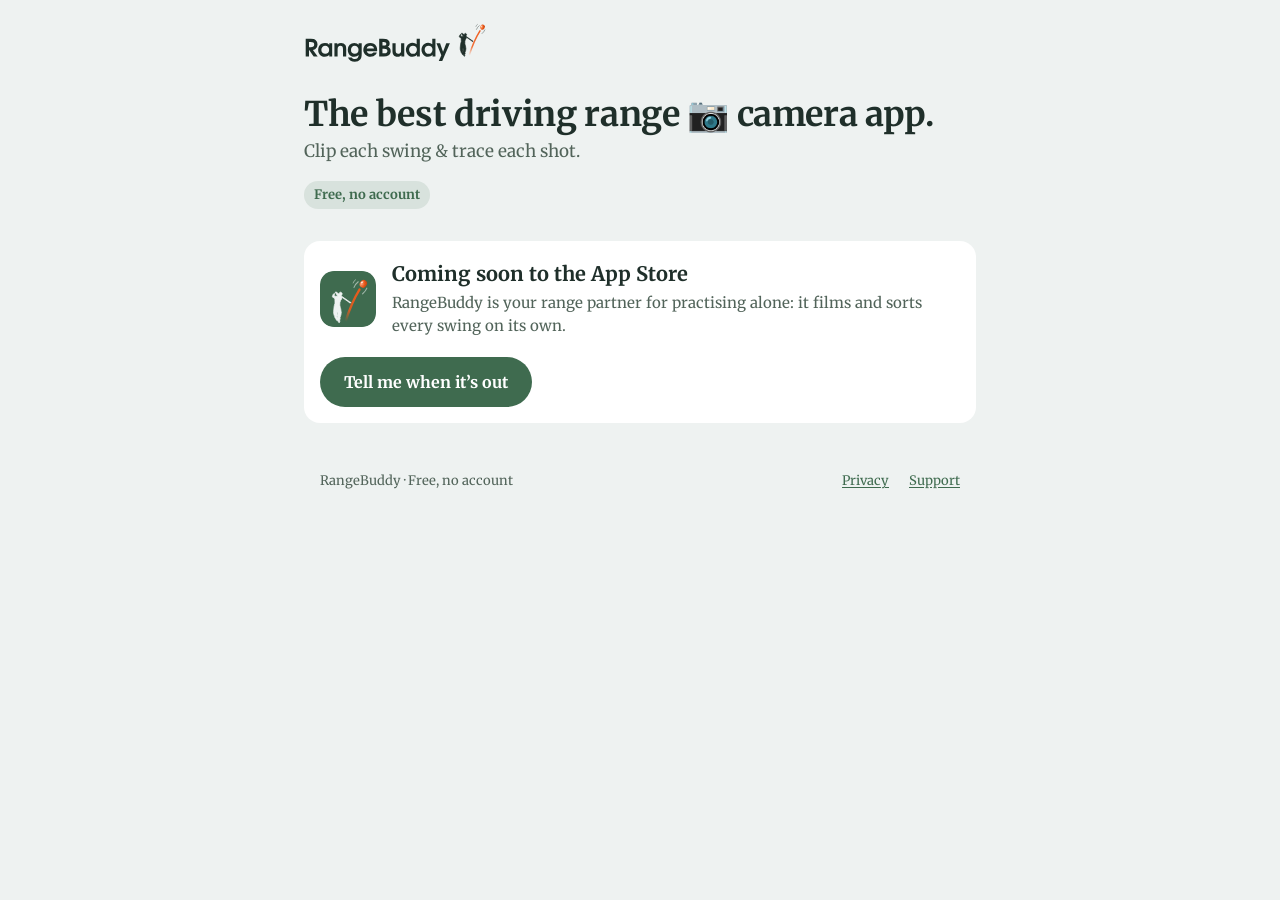
==== get/index.html @ e846ef49 "[feature]: Add RangeBuddy privacy, support and get pages Static GitHub Pages site in the RangeBuddy " ====
<!doctype html>
<html lang="en">
<head>
<meta charset="utf-8">
<meta name="viewport" content="width=device-width, initial-scale=1, viewport-fit=cover">
<title>Get RangeBuddy</title>
<meta name="description" content="RangeBuddy films and sorts every swing on its own. Free, no account.">
<meta name="robots" content="noindex">
<meta name="theme-color" content="#EEF2F1" media="(prefers-color-scheme: light)">
<meta name="theme-color" content="#1F2F2A" media="(prefers-color-scheme: dark)">
<link rel="icon" href="../assets/rangebuddy-icon-mark.svg" type="image/svg+xml">
<link rel="stylesheet" href="../assets/site.css">
<script>
  // Where the QR code on shared videos leads. Empty: show this page ("coming soon").
  // Set it to the App Store link at launch (or a TestFlight link before), e.g.
  // "https://apps.apple.com/app/id0000000000?pt=PROVIDER&ct=badge".
  // Query parameters on this page's URL (for example ?ct=badge) are passed through.
  var TARGET = "";
  if (TARGET) {
    var target = new URL(TARGET);
    new URLSearchParams(location.search).forEach(function (value, key) {
      if (!target.searchParams.has(key)) target.searchParams.set(key, value);
    });
    location.replace(target.toString());
  }
</script>
</head>
<body>
<a class="skip" href="#main">Skip to content</a>
<div class="page">
  <header class="banner">
    <a class="brand" href="../support/" aria-label="RangeBuddy">
      <span class="wordmark" aria-hidden="true"></span>
      <picture aria-hidden="true">
        <source srcset="../assets/rangebuddy-logo-dark.svg" media="(prefers-color-scheme: dark)">
        <img src="../assets/rangebuddy-logo.svg" alt="">
      </picture>
    </a>
  </header>

  <main id="main">
    <h1 class="title">The best driving range 📷 camera app.</h1>
    <p class="lede">Clip each swing &amp; trace each shot.</p>
    <p><span class="badge">Free, no account</span></p>

    <section aria-labelledby="soon-heading">
      <h2 class="visually-hidden" id="soon-heading">Availability</h2>
      <div class="group">
        <div class="hero">
          <img src="../assets/rangebuddy-icon-mark.svg" alt="">
          <div>
            <h3>Coming soon to the App Store</h3>
            <p>RangeBuddy is your range partner for practising alone: it films and sorts every swing on its own.</p>
          </div>
        </div>
        <div class="actions"><a class="button" href="mailto:support@example.com?subject=Tell%20me%20when%20RangeBuddy%20launches">Tell me when it’s out</a></div>
      </div>
    </section>
  </main>

  <footer class="footer">
    <span>RangeBuddy · Free, no account</span>
    <nav aria-label="Footer"><a href="../privacy/">Privacy</a><a href="../support/">Support</a></nav>
  </footer>
</div>
</body>
</html>
---- assets/site.css ----
/* RangeBuddy site: the app's brand tokens (docs/architecture/brand.md, Original theme) laid out
   like native iOS grouped lists. Sizes are in rem so they follow the reader's text size; on iOS
   Safari `-apple-system-body` makes rem follow Dynamic Type. */

@font-face {
  font-family: "Merriweather";
  src: url("fonts/merriweather-400.woff2") format("woff2");
  font-weight: 400;
  font-style: normal;
  font-display: swap;
}
@font-face {
  font-family: "Merriweather";
  src: url("fonts/merriweather-700.woff2") format("woff2");
  font-weight: 700;
  font-style: normal;
  font-display: swap;
}

/* Brand colour jobs: action, text, secondary text, ground, surface, selection. */
:root {
  color-scheme: light dark;
  --action: #3F6B4F;
  --on-action: #FFFFFF;
  --sage: #8DB09A;
  --text: #1F2F2A;
  --secondary: #52645A;
  --ground: #EEF2F1;
  --surface: #FFFFFF;
  --selection: #B33A0A;
  --tracer: #F05A1A;
  --projected: #FFD60A;
  --separator: rgba(31, 47, 42, 0.14);
  --pill: rgba(63, 107, 79, 0.12);
  --radius-card: 1rem;
  --gutter: max(16px, env(safe-area-inset-left));
  --font: "Merriweather", Georgia, "Times New Roman", serif;
}
@media (prefers-color-scheme: dark) {
  :root:not([data-theme="light"]) {
    --action: #8DB99E;
    --on-action: #1F2F2A;
    --sage: #8DB99E;
    --text: #EEF2F1;
    --secondary: #B9C8BF;
    --ground: #1F2F2A;
    --surface: #293C33;
    --selection: #FF9B6B;
    --separator: rgba(238, 242, 241, 0.16);
    --pill: rgba(141, 185, 158, 0.16);
  }
}
:root[data-theme="dark"] {
  --action: #8DB99E;
  --on-action: #1F2F2A;
  --sage: #8DB99E;
  --text: #EEF2F1;
  --secondary: #B9C8BF;
  --ground: #1F2F2A;
  --surface: #293C33;
  --selection: #FF9B6B;
  --separator: rgba(238, 242, 241, 0.16);
  --pill: rgba(141, 185, 158, 0.16);
}
/* Increase Contrast: secondary text and separators move a step towards the text colour. */
@media (prefers-contrast: more) {
  :root { --secondary: var(--text); --separator: rgba(31, 47, 42, 0.4); }
  @media (prefers-color-scheme: dark) {
    :root:not([data-theme="light"]) { --separator: rgba(238, 242, 241, 0.45); }
  }
}

@supports (font: -apple-system-body) {
  html { font: -apple-system-body; }
}

*, *::before, *::after { box-sizing: border-box; }

body {
  margin: 0;
  background: var(--ground);
  color: var(--text);
  font-family: var(--font);
  font-size: 1rem;
  line-height: 1.55;
  -webkit-text-size-adjust: 100%;
  text-rendering: optimizeLegibility;
}

a { color: var(--action); text-underline-offset: 0.15em; }
a:hover { text-decoration-thickness: 2px; }
:focus-visible { outline: 3px solid var(--action); outline-offset: 2px; border-radius: 6px; }

.skip {
  position: absolute; left: -9999px; top: 0;
  background: var(--surface); color: var(--text); padding: 0.75rem 1rem;
}
.skip:focus { left: var(--gutter); top: 0.5rem; z-index: 2; }

.page {
  max-width: 44rem;
  margin: 0 auto;
  padding: max(1.25rem, env(safe-area-inset-top)) max(var(--gutter), env(safe-area-inset-right))
           max(2.5rem, env(safe-area-inset-bottom)) var(--gutter);
}

/* Banner: wordmark then logo, the golfer's feet on the wordmark's baseline (brand: home banner). */
.banner { display: flex; flex-wrap: wrap; align-items: center; justify-content: space-between; gap: 1rem; }
.brand { display: inline-flex; align-items: flex-end; gap: 0.3rem; color: var(--text); text-decoration: none; }
.wordmark {
  display: block;
  height: 2rem;
  aspect-ratio: 292.8 / 64;
  background: currentColor;
  -webkit-mask: url("rangebuddy-wordmark.svg") no-repeat left center / contain;
          mask: url("rangebuddy-wordmark.svg") no-repeat left center / contain;
}
.brand picture, .brand img {
  display: block;
  height: 2.3rem; /* 1.15 × the wordmark image */
  width: auto;
  margin-bottom: 0.41rem; /* the wordmark's descender space (20.3 % of its height) */
}

/* A native segmented control, as links between the two pages. */
.segmented {
  display: inline-flex;
  padding: 2px;
  border-radius: 999px;
  background: var(--pill);
}
.segmented a {
  min-height: 44px;
  min-width: 5.5rem;
  padding: 0.5rem 1rem;
  display: inline-flex; align-items: center; justify-content: center;
  border-radius: 999px;
  color: var(--text);
  font-size: 0.875rem;
  font-weight: 700;
  text-decoration: none;
}
.segmented a[aria-current="page"] {
  background: var(--surface);
  box-shadow: 0 1px 3px rgba(0, 0, 0, 0.12);
}

/* Large title, like a navigation bar's. */
.title { margin: 2rem 0 0.25rem; font-size: 2.125rem; line-height: 1.15; font-weight: 700; letter-spacing: -0.01em; }
.lede { margin: 0 0 0.5rem; color: var(--secondary); font-size: 1.0625rem; }
.updated { margin: 0; color: var(--secondary); font-size: 0.8125rem; }

/* Inset grouped sections. */
section { margin-top: 2rem; }
.section-header {
  margin: 0 0 0.5rem;
  padding: 0 1rem;
  color: var(--secondary);
  font-size: 0.8125rem;
  font-weight: 700;
  letter-spacing: 0.02em;
}
.section-footer { margin: 0.5rem 0 0; padding: 0 1rem; color: var(--secondary); font-size: 0.8125rem; }
.group {
  margin: 0;
  padding: 0;
  list-style: none;
  background: var(--surface);
  border-radius: var(--radius-card);
  overflow: hidden;
}
.row {
  position: relative;
  display: flex;
  align-items: flex-start;
  gap: 0.875rem;
  min-height: 44px;
  padding: 0.75rem 1rem;
}
/* Separators inset to the text, as in iOS lists. */
.row + .row::before {
  content: "";
  position: absolute;
  top: 0; right: 0; left: var(--separator-inset, 1rem);
  border-top: 1px solid var(--separator);
}
.group.has-icons { --separator-inset: 3.75rem; }
.row-body { flex: 1 1 auto; min-width: 0; }
.row-title { margin: 0; font-weight: 700; }
.row-text { margin: 0.125rem 0 0; color: var(--secondary); font-size: 0.9375rem; }
.row-value { flex: none; color: var(--secondary); }
.row.summary { align-items: center; }

/* A rounded-square icon tile, like Settings rows. */
.tile {
  flex: none;
  width: 1.875rem; height: 1.875rem;
  margin-top: 0.1rem;
  border-radius: 0.5rem;
  display: grid; place-items: center;
  background: var(--action);
  color: var(--on-action);
}
.tile svg { width: 1.125rem; height: 1.125rem; }

.prose { padding: 1rem; }
.prose p { margin: 0; }
.prose p + p, .prose ul { margin-top: 0.75rem; }
.prose ul { padding-left: 1.25rem; margin-bottom: 0; }
.prose li + li { margin-top: 0.375rem; }

/* The highlight card that opens each page. */
.hero { padding: 1.25rem 1rem; display: flex; gap: 1rem; align-items: center; }
.hero img { flex: none; width: 3.5rem; height: 3.5rem; border-radius: 0.875rem; }
.hero h2, .hero h3 { margin: 0; font-size: 1.25rem; line-height: 1.3; }
.visually-hidden {
  position: absolute; width: 1px; height: 1px; overflow: hidden;
  clip: rect(0 0 0 0); clip-path: inset(50%); white-space: nowrap;
}
.hero p { margin: 0.25rem 0 0; color: var(--secondary); font-size: 0.9375rem; }

/* Disclosure rows for questions. */
details.row { display: block; padding: 0; }
details.row summary {
  list-style: none;
  cursor: pointer;
  display: flex; align-items: center; gap: 0.75rem;
  min-height: 44px;
  padding: 0.75rem 1rem;
  font-weight: 700;
}
details.row summary::-webkit-details-marker { display: none; }
details.row summary::after {
  content: "";
  flex: none;
  margin-left: auto;
  width: 0.55rem; height: 0.55rem;
  border-right: 2px solid var(--secondary);
  border-bottom: 2px solid var(--secondary);
  transform: rotate(-45deg);
  transition: transform 0.2s ease;
}
details.row[open] summary::after { transform: rotate(45deg); }
details.row .answer { padding: 0 1rem 1rem; color: var(--secondary); font-size: 0.9375rem; }
details.row .answer p { margin: 0; }
details.row .answer p + p { margin-top: 0.5rem; }

/* Numbered steps. */
.step-number {
  flex: none;
  width: 1.875rem; height: 1.875rem;
  border-radius: 999px;
  display: grid; place-items: center;
  background: var(--pill);
  color: var(--action);
  font-weight: 700;
  font-size: 0.9375rem;
  font-variant-numeric: tabular-nums;
}

/* The tracer's two colours, as in the export badge. */
.swatch { display: inline-block; width: 1rem; height: 0.25rem; border-radius: 2px; vertical-align: middle; margin-right: 0.35rem; }
.swatch.tracer { background: var(--tracer); }
.swatch.projected { background: var(--projected); }

/* The one primary action: a filled capsule. */
.button {
  display: inline-flex; align-items: center; justify-content: center; gap: 0.5rem;
  min-height: 50px;
  padding: 0.75rem 1.5rem;
  border-radius: 999px;
  background: var(--action);
  color: var(--on-action);
  font-weight: 700;
  text-decoration: none;
}
.button:hover { filter: brightness(1.06); text-decoration: none; }
.actions { padding: 0 1rem 1rem; }

.badge {
  display: inline-block;
  padding: 0.25rem 0.625rem;
  border-radius: 999px;
  background: var(--pill);
  color: var(--action);
  font-size: 0.8125rem;
  font-weight: 700;
}

.footer {
  margin-top: 3rem;
  padding: 0 1rem;
  color: var(--secondary);
  font-size: 0.8125rem;
  display: flex; flex-wrap: wrap; gap: 0.5rem 1.25rem; justify-content: space-between;
}
.footer nav { display: flex; gap: 1.25rem; }

@media (max-width: 30rem) {
  .title { font-size: 1.875rem; margin-top: 1.5rem; }
  .segmented { width: 100%; }
  .segmented a { flex: 1 1 0; min-width: 0; }
  .button { width: 100%; }
}

@media (prefers-reduced-motion: reduce) {
  details.row summary::after { transition: none; }
}
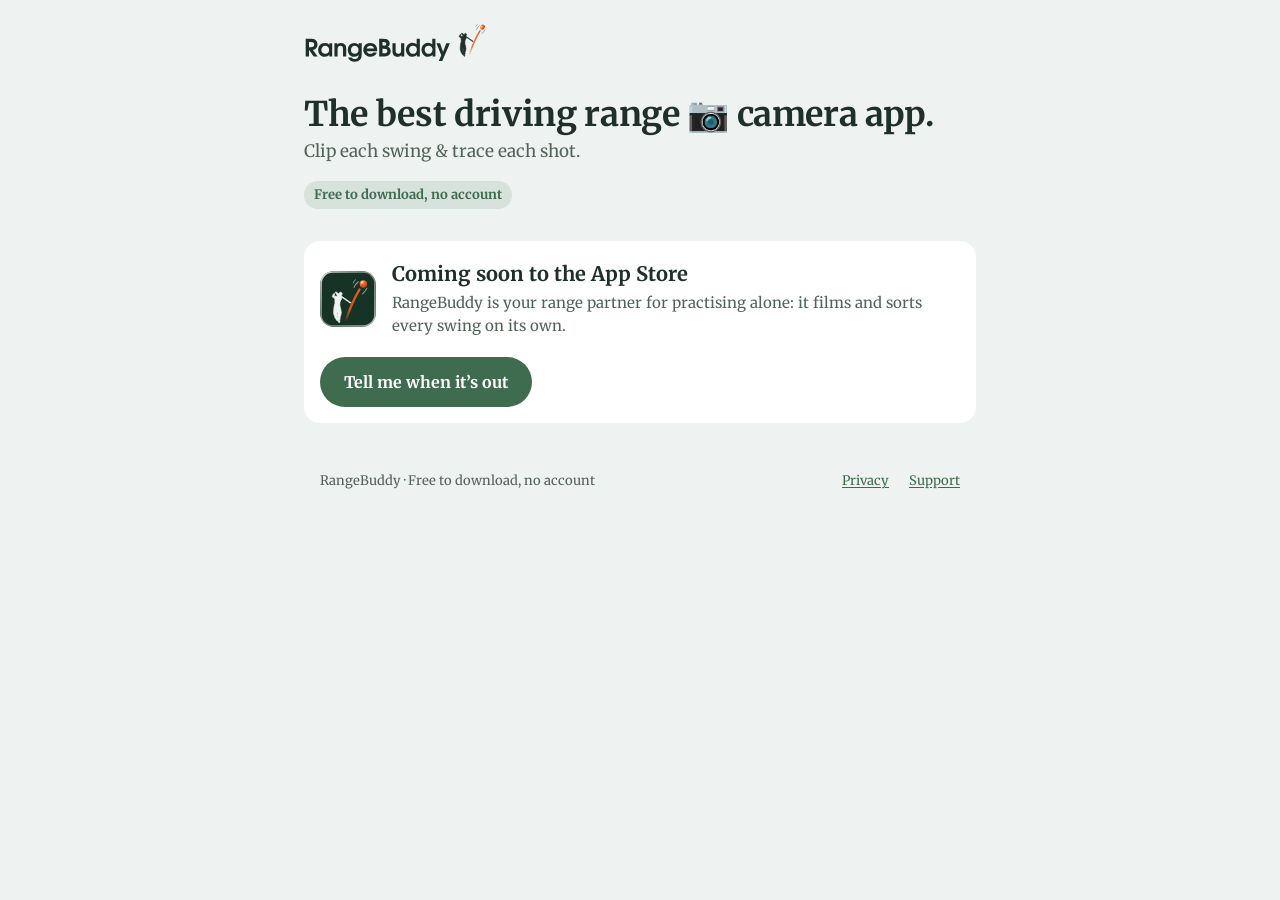
==== commit a9142fd4: "[feature]: Cover Plus+ on the support page and say free to download - Support answers for what Plus+" ====
--- a/get/index.html
+++ b/get/index.html
@@ -4,7 +4,7 @@
 <meta charset="utf-8">
 <meta name="viewport" content="width=device-width, initial-scale=1, viewport-fit=cover">
 <title>Get RangeBuddy</title>
-<meta name="description" content="RangeBuddy films and sorts every swing on its own. Free, no account.">
+<meta name="description" content="RangeBuddy films and sorts every swing on its own. Free to download, no account.">
 <meta name="robots" content="noindex">
 <meta name="theme-color" content="#EEF2F1" media="(prefers-color-scheme: light)">
 <meta name="theme-color" content="#1F2F2A" media="(prefers-color-scheme: dark)">
@@ -41,7 +41,7 @@
   <main id="main">
     <h1 class="title">The best driving range 📷 camera app.</h1>
     <p class="lede">Clip each swing &amp; trace each shot.</p>
-    <p><span class="badge">Free, no account</span></p>
+    <p><span class="badge">Free to download, no account</span></p>
 
     <section aria-labelledby="soon-heading">
       <h2 class="visually-hidden" id="soon-heading">Availability</h2>
@@ -53,13 +53,13 @@
             <p>RangeBuddy is your range partner for practising alone: it films and sorts every swing on its own.</p>
           </div>
         </div>
-        <div class="actions"><a class="button" href="mailto:support@example.com?subject=Tell%20me%20when%20RangeBuddy%20launches">Tell me when it’s out</a></div>
+        <div class="actions"><a class="button" href="mailto:keplee99@gmail.com?subject=Tell%20me%20when%20RangeBuddy%20launches">Tell me when it’s out</a></div>
       </div>
     </section>
   </main>
 
   <footer class="footer">
-    <span>RangeBuddy · Free, no account</span>
+    <span>RangeBuddy · Free to download, no account</span>
     <nav aria-label="Footer"><a href="../privacy/">Privacy</a><a href="../support/">Support</a></nav>
   </footer>
 </div>
